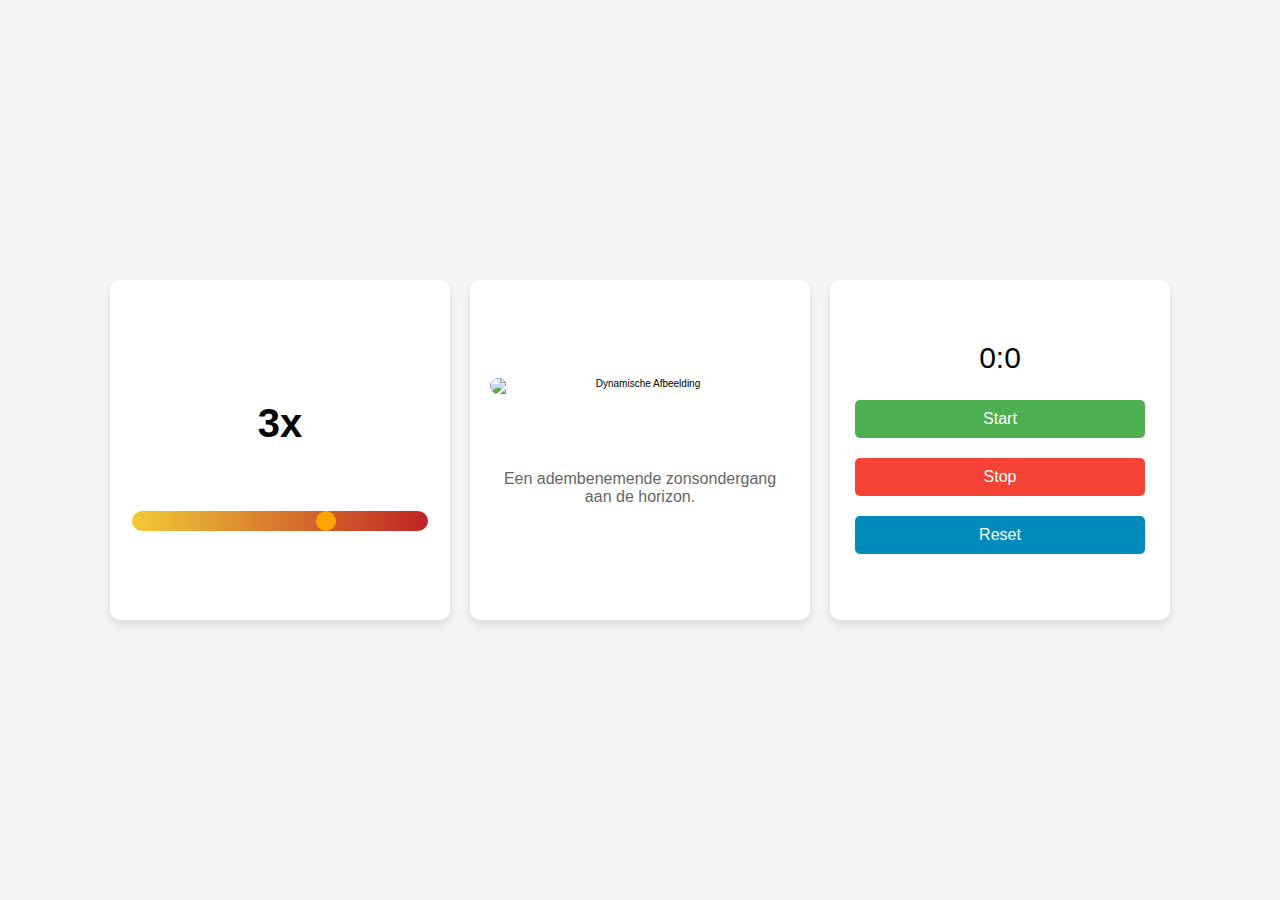
==== index.html @ 0ce7e735 "final commit" ====
<!DOCTYPE html>
<html lang="nl">
<head>
    <meta charset="UTF-8">
    <meta name="viewport" content="width=device-width, initial-scale=1.0">
    <title>Stopwatch Dashboard</title>
    <link rel="stylesheet" href="./style.css">
</head>
<body>
    <div class="dashboard">
        <article class="card card--slider">   
            <h2 id="js--rangeValue">0</h2>
            <input id="js--slider" type="range" min="1" max="4" step="1">
        </article>
        <article class="card card--widget">
            <img id="dynamicImage" src="" alt="Dynamische Afbeelding">
            <h2 id="dynamicTitle"></h2>
            <p id="dynamicText"></p>
        </article>
        <article class="card card--stopwatch">
            <div class="stopwatch">0:0</div>
            <button class="start">Start</button>
            <button class="stop">Stop</button>
            <button class="reset">Reset</button>
        </article>
    </div>
    <script src="./main.js"></script>
    <script src="./widget.js"></script>
    <script src="./data.json"></script>
</body>
</html>
---- style.css ----
:root {
    /* Variabelen voor kleuren */
    --primary-color: #C02425;
    --secondary-color: #F0CB35;
    --background-color: #f4f4f4;
    --button-bg-color-start: #4CAF50;
    --button-bg-color-stop: #f44336;
    --button-bg-color-reset: #008CBA;

    /* Variabelen voor spacing */
    --padding: 2rem;
    --gap: 2rem;
    --card-radius: 1rem;
    --box-shadow: 0 0.5rem 1rem rgba(0, 0, 0, 0.1);
}

html {
    font-size: 62.5%;
}

body {
    font-family: Arial, sans-serif;
    display: flex;
    justify-content: center;
    align-items: center;
    height: 100vh;
    background-color: var(--background-color);
    margin: 0;
}

.dashboard {
    display: grid;
    grid-template-columns: repeat(3, 1fr);
    gap: var(--gap);
    width: 80%;
    max-width: 80rem;
    text-align: center;
    justify-content: center;
}

.card {
    width: 30rem;
    height: 30rem;
    border-radius: var(--card-radius);
    box-shadow: var(--box-shadow);
    padding: var(--padding);
    background-color: white;
    text-align: center;
    display: flex;
    flex-direction: column;
    justify-content: center;
}

.card--slider {
    gap: 3rem;
}

.card--slider > h2 {
    font-size: 4rem;
}

.card--slider > input {
    -webkit-appearance: none;
    appearance: none;
    border-radius: 5rem;
    height: 2rem;
    background: linear-gradient(to right, var(--secondary-color), var(--primary-color));
}

.card--slider > input::-webkit-slider-thumb {
    -webkit-appearance: none;
    appearance: none;
    width: 20px;
    height: 20px;
    background: orange;
    border-radius: 50%;
    cursor: pointer;
}

.card--slider > input::-moz-range-thumb {
    width: 25px;
    height: 25px;
}

.card--widget {
    gap: 2rem;
}

.card--widget img {
    max-width: 100%;
    border-radius: 1rem;
}

.card--widget h2 {
    font-size: 2rem;
    margin: 1rem 0;
}

.card--widget p {
    font-size: 1.6rem;
    color: #666;
}

.card--stopwatch {
    display: flex;
    flex-direction: column;
    justify-content: center;
    gap: 1rem;
    text-align: center;
}

.stopwatch {
    font-size: 3rem;
    margin-bottom: 1rem;
}

button {
    font-size: 1.6rem;
    padding: 1rem 2rem;
    margin: 0.5rem;
    border: none;
    border-radius: 0.5rem;
    cursor: pointer;
    text-align: center;
    justify-content: center;
}

.start {
    background: var(--button-bg-color-start);
    color: white;
}

.stop {
    background: var(--button-bg-color-stop);
    color: white;
}

.reset {
    background: var(--button-bg-color-reset);
    color: white;
}
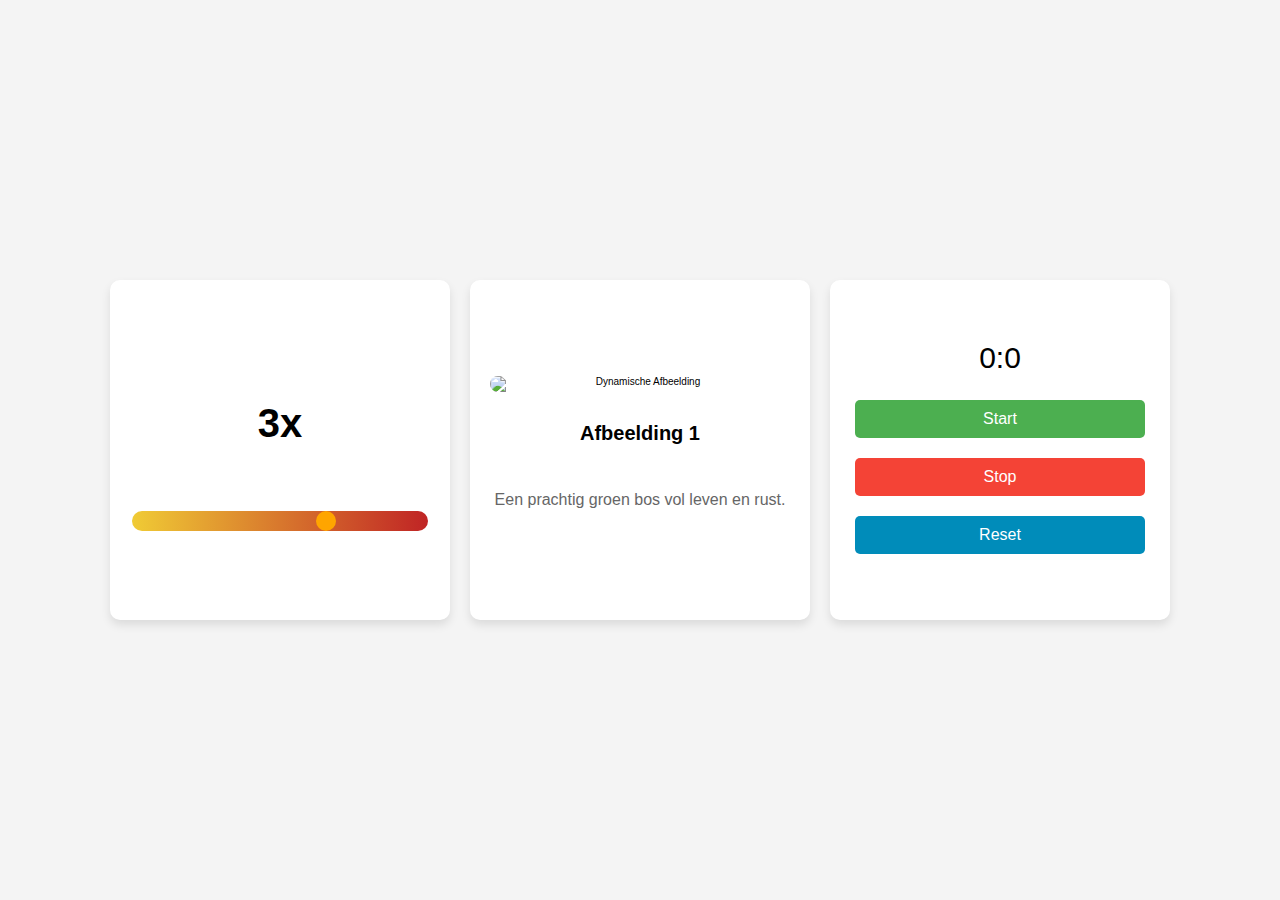
==== commit 814503e8: "aanpassingen" ====
--- a/index.html
+++ b/index.html
@@ -4,7 +4,7 @@
     <meta charset="UTF-8">
     <meta name="viewport" content="width=device-width, initial-scale=1.0">
     <title>Stopwatch Dashboard</title>
-    <link rel="stylesheet" href="./style.css">
+    <link rel="stylesheet" href="./css/style.css">
 </head>
 <body>
     <div class="dashboard">
@@ -13,7 +13,7 @@
             <input id="js--slider" type="range" min="1" max="4" step="1">
         </article>
         <article class="card card--widget">
-            <img id="dynamicImage" src="" alt="Dynamische Afbeelding">
+            <img id="dynamicImage" src="./json/data.json" alt="Dynamische Afbeelding">
             <h2 id="dynamicTitle"></h2>
             <p id="dynamicText"></p>
         </article>
@@ -24,8 +24,8 @@
             <button class="reset">Reset</button>
         </article>
     </div>
-    <script src="./main.js"></script>
-    <script src="./widget.js"></script>
-    <script src="./data.json"></script>
+    <script src="./js/main.js"></script>
+    <script src="./js/widget.js"></script>
+    <script src="./json/data.json"></script>
 </body>
 </html>
--- a/css/style.css
+++ b/css/style.css
@@ -0,0 +1,141 @@
+:root {
+    /* Variabelen voor kleuren */
+    --primary-color: #C02425;
+    --secondary-color: #F0CB35;
+    --background-color: #f4f4f4;
+    --button-bg-color-start: #4CAF50;
+    --button-bg-color-stop: #f44336;
+    --button-bg-color-reset: #008CBA;
+
+    /* Variabelen voor spacing */
+    --padding: 2rem;
+    --gap: 2rem;
+    --card-radius: 1rem;
+    --box-shadow: 0 0.5rem 1rem rgba(0, 0, 0, 0.1);
+}
+
+html {
+    font-size: 62.5%;
+}
+
+body {
+    font-family: Arial, sans-serif;
+    display: flex;
+    justify-content: center;
+    align-items: center;
+    height: 100vh;
+    background-color: var(--background-color);
+    margin: 0;
+}
+
+.dashboard {
+    display: grid;
+    grid-template-columns: repeat(3, 1fr);
+    gap: var(--gap);
+    width: 80%;
+    max-width: 80rem;
+    text-align: center;
+    justify-content: center;
+}
+
+.card {
+    width: 30rem;
+    height: 30rem;
+    border-radius: var(--card-radius);
+    box-shadow: var(--box-shadow);
+    padding: var(--padding);
+    background-color: white;
+    text-align: center;
+    display: flex;
+    flex-direction: column;
+    justify-content: center;
+}
+
+.card--slider {
+    gap: 3rem;
+}
+
+.card--slider > h2 {
+    font-size: 4rem;
+}
+
+.card--slider > input {
+    -webkit-appearance: none;
+    appearance: none;
+    border-radius: 5rem;
+    height: 2rem;
+    background: linear-gradient(to right, var(--secondary-color), var(--primary-color));
+}
+
+.card--slider > input::-webkit-slider-thumb {
+    -webkit-appearance: none;
+    appearance: none;
+    width: 20px;
+    height: 20px;
+    background: orange;
+    border-radius: 50%;
+    cursor: pointer;
+}
+
+.card--slider > input::-moz-range-thumb {
+    width: 25px;
+    height: 25px;
+}
+
+.card--widget {
+    gap: 2rem;
+}
+
+.card--widget img {
+    max-width: 100%;
+    border-radius: 1rem;
+}
+
+.card--widget h2 {
+    font-size: 2rem;
+    margin: 1rem 0;
+}
+
+.card--widget p {
+    font-size: 1.6rem;
+    color: #666;
+}
+
+.card--stopwatch {
+    display: flex;
+    flex-direction: column;
+    justify-content: center;
+    gap: 1rem;
+    text-align: center;
+}
+
+.stopwatch {
+    font-size: 3rem;
+    margin-bottom: 1rem;
+}
+
+button {
+    font-size: 1.6rem;
+    padding: 1rem 2rem;
+    margin: 0.5rem;
+    border: none;
+    border-radius: 0.5rem;
+    cursor: pointer;
+    text-align: center;
+    justify-content: center;
+}
+
+.start {
+    background: var(--button-bg-color-start);
+    color: white;
+}
+
+.stop {
+    background: var(--button-bg-color-stop);
+    color: white;
+}
+
+.reset {
+    background: var(--button-bg-color-reset);
+    color: white;
+}
